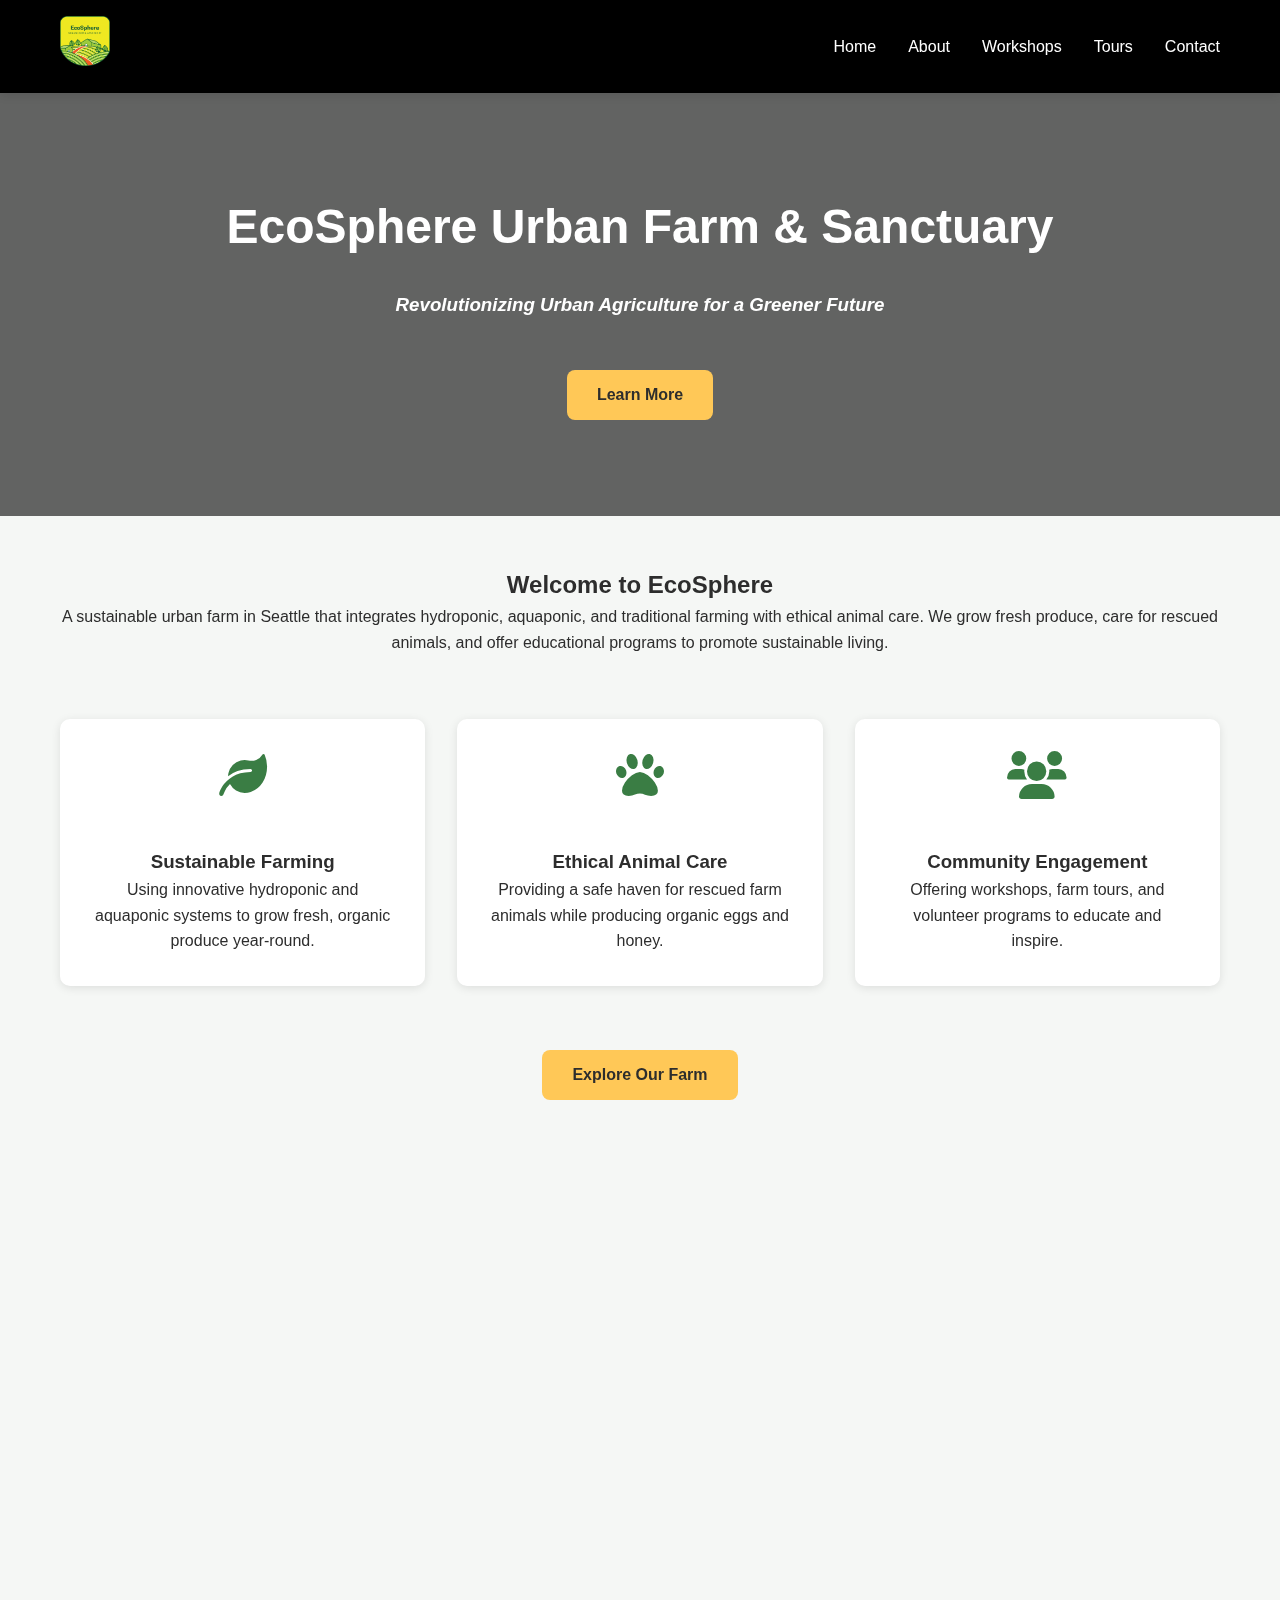
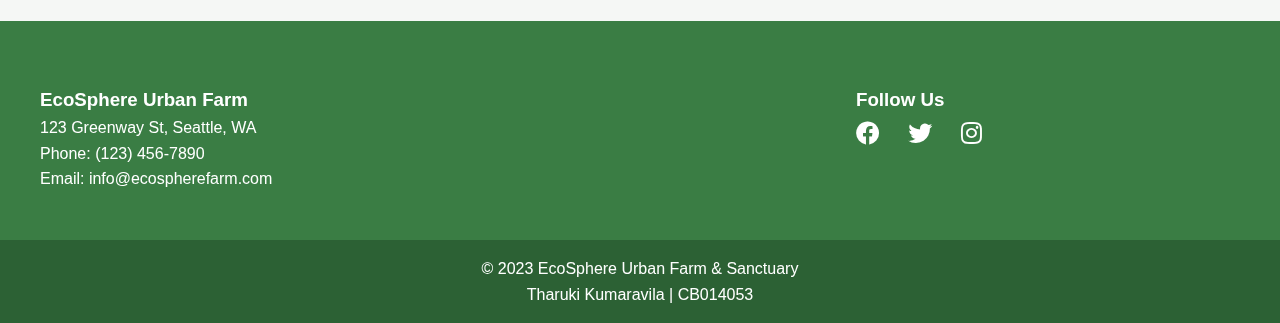
==== index.html @ 91dbb41b "ADD | Add files" ====
<!DOCTYPE html>
<html lang="en">
<head>
    <meta charset="UTF-8">
    <meta name="viewport" content="width=device-width, initial-scale=1.0">
    <meta name="description" content="EcoSphere Urban Farm & Sanctuary - Sustainable farming and ethical animal care in Seattle">
    <title>EcoSphere Urban Farm & Sanctuary - Home</title>
    <link rel="stylesheet" href="styles/styles.css">
    <link href="https://cdnjs.cloudflare.com/ajax/libs/font-awesome/6.0.0/css/all.min.css" rel="stylesheet">
</head>
<body>
    <header>
        <div class=" nav-container">
            <a href="index.html" class="logo"><img src="images/logo.png" alt="EcoSphere Logo" width="50" height="50"></a>
            <button class="menu-toggle" aria-label="Toggle menu">
                <i class="fas fa-bars"></i>
            </button>
            <nav>
                <ul>
                    <li><a href="index.html" class="active">Home</a></li>
                    <li><a href="about.html">About</a></li>
                    <li><a href="workshops.html">Workshops</a></li>
                    <li><a href="tours.html">Tours</a></li>
                    <li><a href="contact.html">Contact</a></li>
                </ul>
            </nav>
        </div>
    </header>

    <main>
        <section class="hero">    
            <div class="video-container">    
                <iframe src="https://www.youtube.com/embed/fTpezs4QT7M?autoplay=1&mute=1&loop=1&playlist=fTpezs4QT7M" 
                title="Hero banner" 
                frameborder="0" 
                allow="accelerometer; autoplay; clipboard-write; encrypted-media; gyroscope; picture-in-picture; web-share" 
                referrerpolicy="strict-origin-when-cross-origin" 
                allowfullscreen>
        </iframe>              
            </div> 
            <div class="overlay"></div>
            <div class="hero-content">
                <h1><strong>EcoSphere Urban Farm & Sanctuary</strong></h1>
                <h3><em>Revolutionizing Urban Agriculture for a Greener Future</em></h3>
                <div class="hero-btn"><a href="about.html" class="btn btn-primary">Learn More</a></div> 
            </div>
        </section>

        <section class="welcome_container">
            <div class="welcome">
                <h2>Welcome to EcoSphere</h2>
                <p>A sustainable urban farm in Seattle that integrates hydroponic, aquaponic, and traditional farming with ethical animal care. We grow fresh produce, care for rescued animals, and offer educational programs to promote sustainable living.</p>
            </div>

            <div class="features-grid">
                <div class="feature-card">
                    <i class="fas fa-leaf fa-3x"></i>
                    <h3>Sustainable Farming</h3>
                    <p>Using innovative hydroponic and aquaponic systems to grow fresh, organic produce year-round.</p>
                </div>
                <div class="feature-card">
                    <i class="fas fa-paw fa-3x"></i>
                    <h3>Ethical Animal Care</h3>
                    <p>Providing a safe haven for rescued farm animals while producing organic eggs and honey.</p>
                </div>
                <div class="feature-card">
                    <i class="fas fa-users fa-3x"></i>
                    <h3>Community Engagement</h3>
                    <p>Offering workshops, farm tours, and volunteer programs to educate and inspire.</p>
                </div>
            </div>

            <div class="cta-section">
                <a href="tours.html" class="btn btn-primary">Explore Our Farm</a>
            </div>
        </section>
        <section class="youtube-video">
            <div class="yt-video">
                <iframe width="640" height="360" src="https://www.youtube.com/embed/8KdohmkQSn8" title="Ecosphere Urban Farm &amp; Sanctuary - Introduction Video" frameborder="0" allow="accelerometer; autoplay; clipboard-write; encrypted-media; gyroscope; picture-in-picture; web-share" referrerpolicy="strict-origin-when-cross-origin" allowfullscreen></iframe>
            </div>
        </section>
    </main>
    <footer>
        <div class="container footer-content">
            <div class="footer-info">
                <h3>EcoSphere Urban Farm</h3>
                <p>123 Greenway St, Seattle, WA</p>
                <p>Phone: (123) 456-7890</p>
                <p>Email: info@ecospherefarm.com</p>
            </div>
            <div class="footer-social">
                <h3>Follow Us</h3>
                <a href="#"><i class="fab fa-facebook"></i></a>
                <a href="#"><i class="fab fa-twitter"></i></a>
                <a href="#"><i class="fab fa-instagram"></i></a>
            </div>
        </div>
        <div class="footer-bottom">
            <p>&copy; 2023 EcoSphere Urban Farm & Sanctuary</p> 
            <p>Tharuki Kumaravila | CB014053</p>
        </div>
    </footer>
    <script>
        // Mobile menu toggle
        document.querySelector('.menu-toggle').addEventListener('click', function() {
            document.querySelector('nav ul').classList.toggle('active');
        });
    </script>
</body>
</html>
---- styles/styles.css ----
/*Base Styles */
* {
  margin: 0;
  padding: 0;
  box-sizing: border-box; 
  font-family: 'Segoe UI', Tahoma, Geneva, Verdana, sans-serif;
}

:root {
  --primary-color: #3a7d44;
  --primary-dark: #2c6134;
  --accent-color: #ffc857;
  --text-color: #2d2d2d;
  --light-bg: #f5f7f5;
  --white: #ffffff;
  --max-width: 1200px;
}

body {
  line-height: 1.6;
  color: var(--text-color);
  background-color: var(--light-bg);
}

/* Layout */
.container {
  max-width: var(--max-width);
  margin: 0 auto;
  padding: 0px 20px;
}

.welcome_container {
  max-width: var(--max-width);
  margin: 0 auto;
  text-align: center;
  padding: 50px 20px;
}

.youtube-video {
  display: flex;
  justify-content: center;
  align-items: center;
  padding: 20px; 
}

.yt-video {
  max-width: 100%;
}

/* Header and Navigation */
header {
  background-color: black;
  padding: 1em 0;
  position: sticky;
  top: 0;
  z-index: 100;
  box-shadow: 0 2px 10px rgba(0,0,0,0.1);
}

.nav-container {  
  max-width: var(--max-width);
  margin: 0 auto;
  padding: 0px 20px;
  display: flex;
  justify-content: space-between;
  align-items: center;
}

.logo {
  color: var(--white);
  text-decoration: none;
  font-size: 1.5em;
  font-weight: bold;
}

nav ul {
  display: flex;
  list-style: none;
  gap: 2em;
}

nav a {
  color: var(--white);
  text-decoration: none;
  transition: color 0.3s;
  font-weight: 500;
}

nav a:hover {
  color: var(--accent-color);
}

/* Mobile Menu */
.menu-toggle {
  display: none;
  background: none;
  border: none;
  color: white;
  font-size: 1.5em;
  cursor: pointer;
}

/* Hero Section */

.video-container {
  position: absolute;
  top: 0;
  left: 0;
  width: 100%;
  height: 100%;
  overflow: hidden;
  z-index: -1;
}

.video-container iframe {
  position: absolute;
    top: 50%;
    left: 50%;
    width: 100vw;
    height: 56.25vw; 
    min-width: 100%;
    min-height: 100%;
    transform: translate(-50%, -50%);
    opacity: 1; 
    pointer-events: none;
}

.hero {
  position: relative;
  text-align: center;
  color: white;
  padding: 6em 0;
  overflow: hidden;
}

.overlay {
  position: absolute;
  top: 0;
  left: 0;
  width: 100%;
  height: 100%;
  background: rgba(0, 0, 0, 0.6); /* Black overlay with 50% opacity */
  z-index: -1;
}

.hero-content {
  position: relative;
  z-index: 1;
}


.hero h1 {
  font-size: 3em;
  border-color: #000;
  margin-bottom: 0.5em;
}

.hero p {
  font-size: 1.2em;
  margin-bottom: 2em;
}

.cta-section {
  text-align: center;
}


.mission-section,
.story-section,
.practices-section,
.learning-outcomes,
.tours-intro,
.farm-tours,
.workshops-intro,
.volunteer-opportunities{
  text-align: center;
  padding: 30px;
}

.animal-care-section{
  text-align: center;
}

.container h2{
  padding-top: 20px;
  font-size: 2em;
}

.mission-section,
.story-section,
.practices-section,
.animal-care-section,
.workshops-intro h2{  
  padding: 20px;
}

.workshops-schedule{
  text-align: center;
padding-top: 40px;
}


/* Tour Schedule Modern Styling */
.tour-schedule {
  background: var(--white);
  padding: 2em;
  border-radius: 10px;
  box-shadow: 0 4px 10px rgba(0, 0, 0, 0.1);
  text-align: center;
  margin-top: 2em;
}

.tour-schedule h3 {
  font-size: 1.8em;
  color: var(--primary-color);
  margin-bottom: 1em;
}

.tour-schedule ul {
  list-style: none; 
  padding: 0;
}

.tour-schedule li {
  font-size: 1.2em;
  margin-bottom: 0.5em;
  padding: 0.5em;
  background: var(--light-bg);
  border-radius: 5px;
  box-shadow: 0 2px 5px rgba(0, 0, 0, 0.05);
}

.tour-schedule .btn {
  display: inline-block;
  margin-top: 1.5em;
  background-color: var(--accent-color);
  color: var(--text-color);
  padding: 0.8em 2em;
  font-size: 1.1em;
  font-weight: bold;
  border-radius: 8px;
  text-decoration: none;
  transition: background 0.3s ease-in-out;
}

.tour-schedule .btn:hover {
  background-color: #e0b040;
  transform: translateY(-2px);
}


/* Tables */
.workshop-table {
  margin: 2rem 0;
  overflow-x: auto;
}

table {
  width: 100%;
  border-collapse: collapse;
  background: white;
  border-radius: 8px;
  overflow: hidden;
}

th, td {
  padding: 1rem;
  text-align: left;
  border-bottom: 1px solid #eee;
}

th {
  background-color: var(--primary-color);
  color: white;
}

/* Buttons */
.btn {
  display: inline-block;
  padding: 0.8em 2em;
  border-radius: 5px;
  text-decoration: none;
  transition: all 0.3s;
  font-weight: bold;
}

.hero-btn{
  padding-top: 50px;
}

.btn-primary {
  background-color: var(--accent-color);
  color: var(--text-color);
}

.btn-primary:hover {
  background-color: #e0b040;
  transform: translateY(-2px);
}

/* Features Grid */
.features-grid {
  display: grid;
  grid-template-columns: repeat(auto-fit, minmax(250px, 1fr));
  gap: 2em;
  padding: 4em 0;
}

.feature-card {
  background: white;
  padding: 2em;
  border-radius: 10px;
  box-shadow: 0 2px 10px rgba(0,0,0,0.1);
  text-align: center;
  transition: transform 0.3s, box-shadow 0.3s;
}

.feature-card:hover {
  transform: translateY(-5px);
  box-shadow: 0 4px 15px rgba(0,0,0,0.2);
}

.feature-card i {
  color: var(--primary-color);
  margin-bottom: 1em;
}

.contact-container {
  max-width: var(--max-width);
  margin: 0 auto;
  padding: 50px 20px;
}

.contact-grid {
  display: grid;
  grid-template-columns: 1fr 1fr;
  gap: 40px;
  margin-bottom: 40px;
}

.contact-info, .contact-form {
  background: var(--white);
  border-radius: 16px;
  padding: 40px;
  box-shadow: 0 4px 20px rgba(0,0,0,0.05);
}

.contact-info h2, .contact-form h2 {
  color: var(--primary-color);
  margin-bottom: 1.5em;
  font-size: 1.8em;
  position: relative;
}

.contact-info h2::after, .contact-form h2::after {
  content: '';
  position: absolute;
  left: 0;
  bottom: -10px;
  width: 60px;
  height: 3px;
  background-color: var(--accent-color);
  border-radius: 2px;
}

.contact-info p {
  display: flex;
  align-items: center;
  margin-bottom: 1.5em;
  font-size: 1.1em;
}

.contact-info i {
  color: var(--primary-color);
  font-size: 1.2em;
  margin-right: 15px;
  width: 24px;
}

.form-group {
  margin-bottom: 1.5em;
}

.form-group label {
  display: block;
  margin-bottom: 0.5em;
  color: var(--text-color); 
  font-weight: 500;
}

.form-group input,
.form-group textarea {
  width: 100%;
  padding: 0.8em;
  border: 2px solid #e1e1e1;
  border-radius: 8px;
  font-size: 1em;
  transition: border-color 0.3s;
}

.form-group input:focus,
.form-group textarea:focus {
    outline: none;
    border-color: var(--primary-color);
}

.form-group textarea {
  height: 150px;
  resize: vertical;
}

.form-group input:focus,
.form-group textarea:focus {
  outline: none;
  border-color: var(--primary-color);
}

.btn {
  background-color: var(--accent-color);
  color: var(--text-color);
  padding: 12px 30px;
  border: none;
  border-radius: 8px;
  font-size: 1em;
  font-weight: 600;
  cursor: pointer;
  transition: all 0.3s;
}

.btn:hover {
  background-color: #e0b040;
    transform: translateY(-2px);
}

#map {
    height: 400px;
    width: 100%;
    border-radius: 16px;
    margin-bottom: 40px;
    box-shadow: 0 4px 20px rgba(0,0,0,0.05);
}

/* Footer */
footer {
  background-color: var(--primary-color);
  color: var(--white);
  padding-top: 2rem;
  margin-top: 4rem;
}

.footer-content {
  display: grid;
  grid-template-columns: 2fr 1fr;
  gap: 3rem;
  padding: 2rem 0;
}

.footer-social a {
  color: var(--white);
  font-size: 1.5em;
  margin-right: 1em;
  transition: color 0.3s;
}

.footer-social a:hover {
  color: var(--accent-color);
}

.footer-bottom {
  background-color: var(--primary-dark);
  text-align: center;
  padding: 1rem;
  margin-top: 1rem;
}


@media (max-width: 768px) {
  .contact-grid {
      grid-template-columns: 1fr;
  }

  .menu-toggle {
      display: block;
      background: none;
      border: none;
      color: var(--white);
      font-size: 1.5em;
      cursor: pointer;
  }

  nav ul {
      display: none;
      position: absolute;
      top: 100%;
      left: 0;
      right: 0;
      background: var(--primary-color);
      flex-direction: column;
      padding: 1em;
      text-align: center;
  }

  nav ul.active {
      display: flex;
  }

  .features-grid {
    grid-template-columns: 1fr;
  }
}
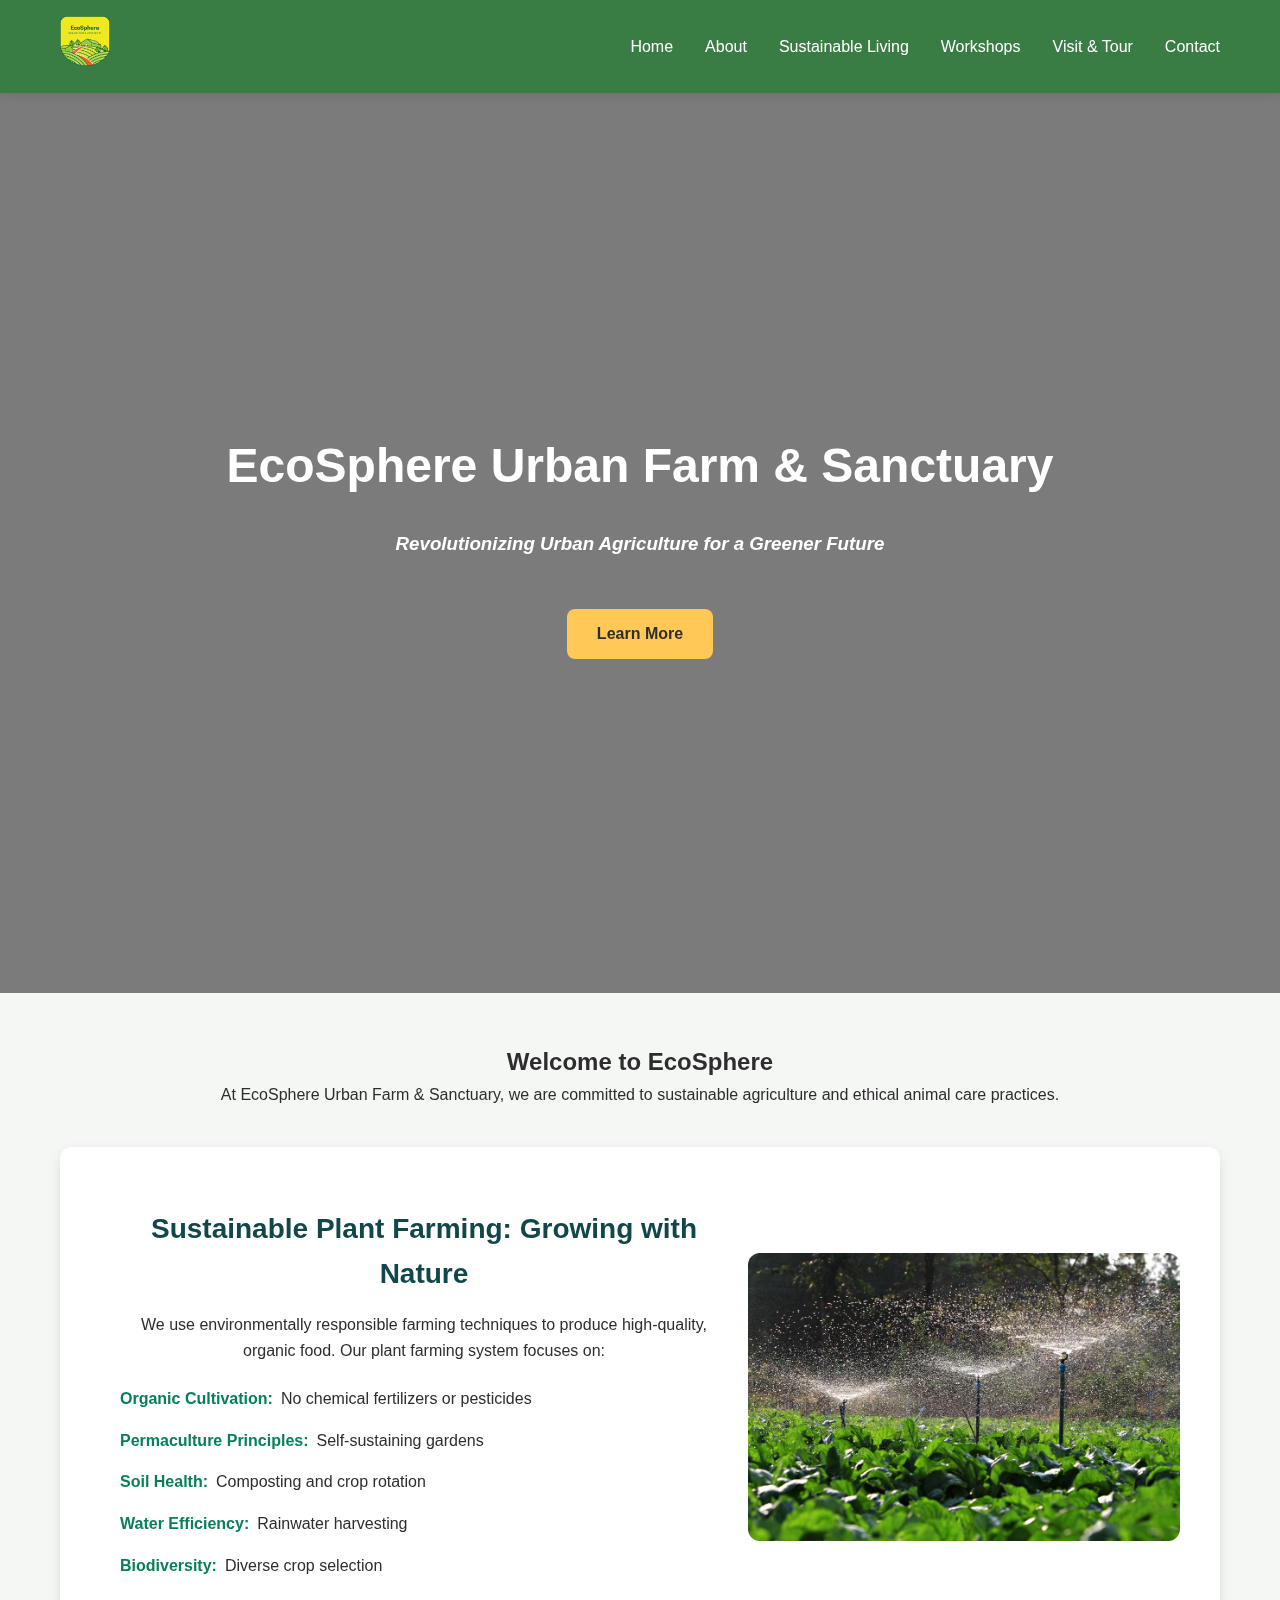
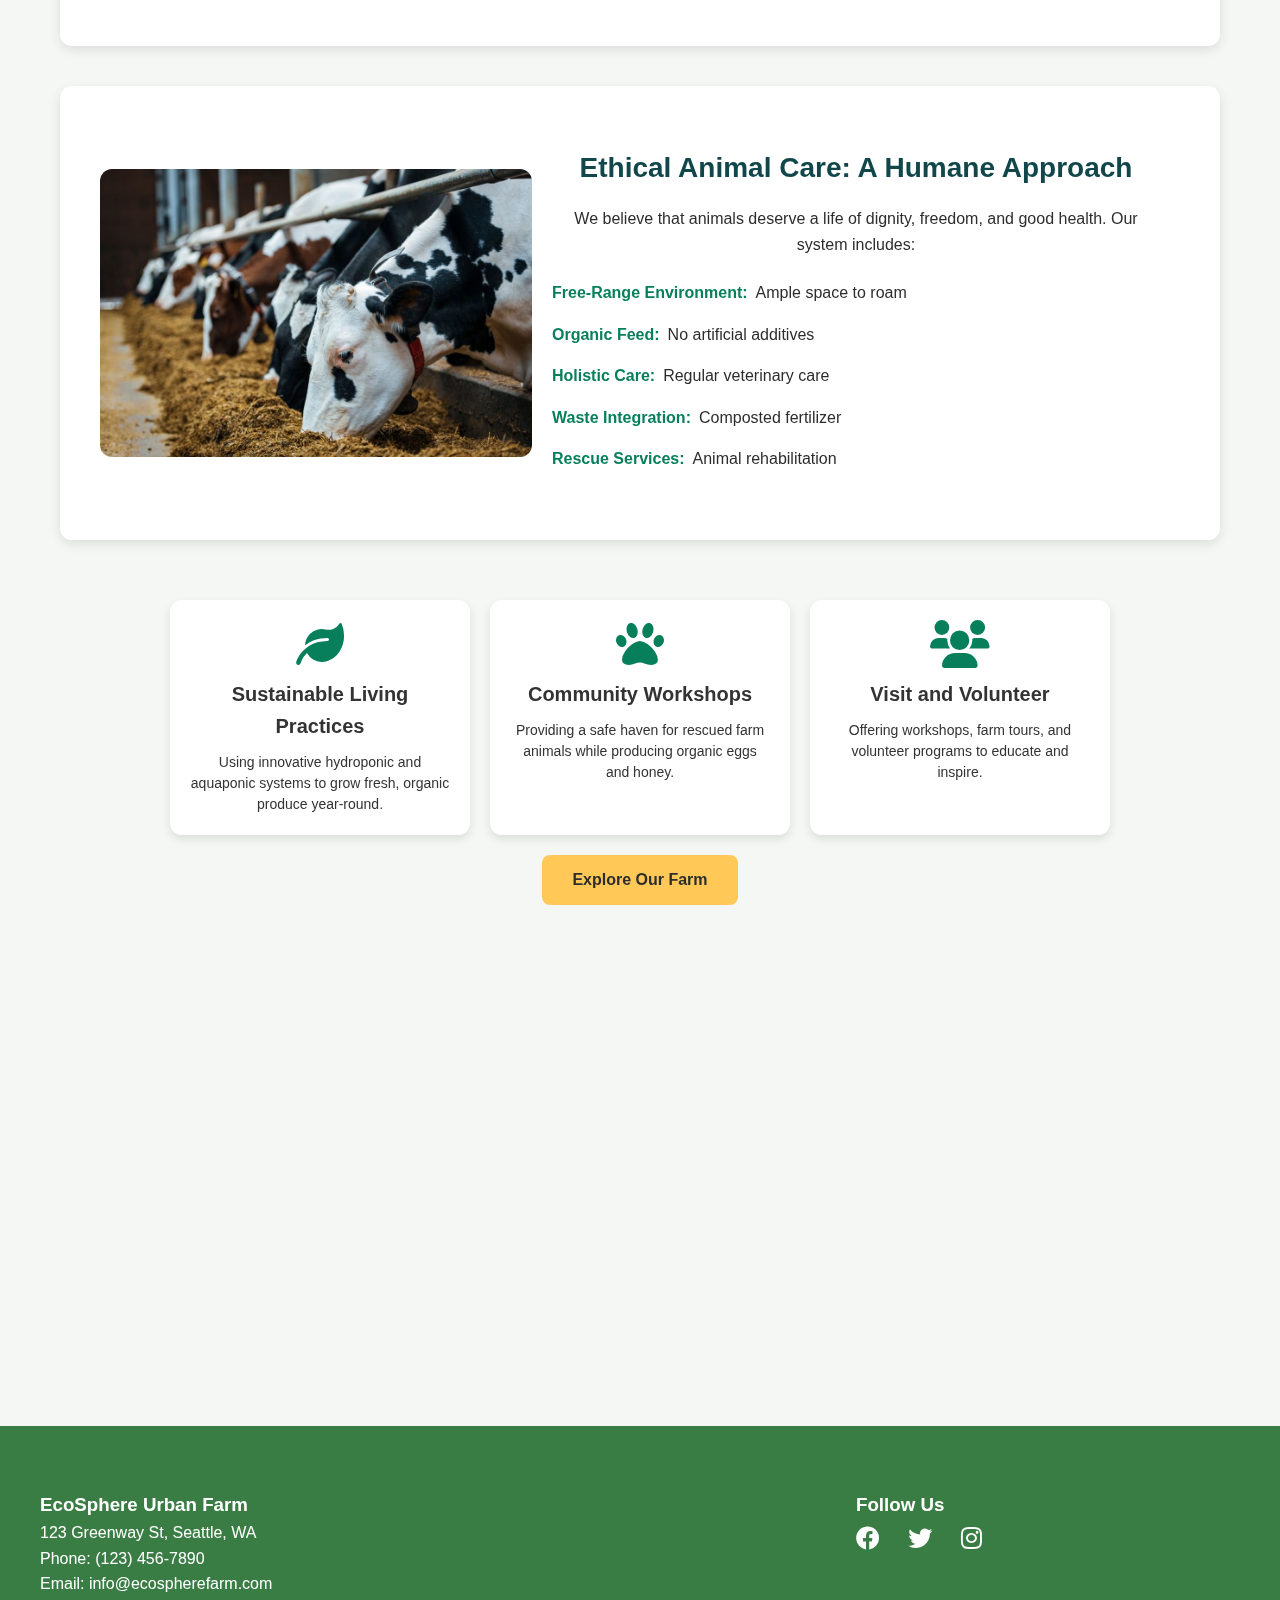
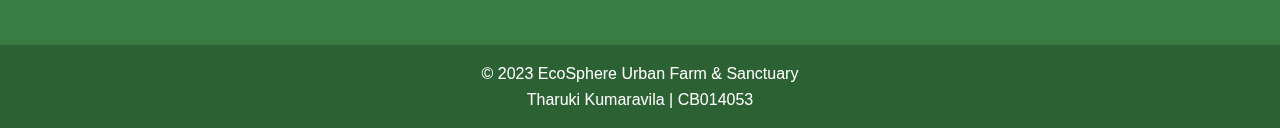
==== commit 1fb837a9: "CHG | Change the UIs" ====
--- a/index.html
+++ b/index.html
@@ -19,8 +19,9 @@
                 <ul>
                     <li><a href="index.html" class="active">Home</a></li>
                     <li><a href="about.html">About</a></li>
+                    <li><a href="living.html">Sustainable Living</a></li>
                     <li><a href="workshops.html">Workshops</a></li>
-                    <li><a href="tours.html">Tours</a></li>
+                    <li><a href="tours.html">Visit & Tour</a></li>
                     <li><a href="contact.html">Contact</a></li>
                 </ul>
             </nav>
@@ -46,28 +47,58 @@
             </div>
         </section>
 
-        <section class="welcome_container">
-            <div class="welcome">
-                <h2>Welcome to EcoSphere</h2>
-                <p>A sustainable urban farm in Seattle that integrates hydroponic, aquaponic, and traditional farming with ethical animal care. We grow fresh produce, care for rescued animals, and offer educational programs to promote sustainable living.</p>
-            </div>
-
+            <section class="welcome_container">
+                <div class="welcome">
+                    <h2>Welcome to EcoSphere</h2>
+                    <p>At EcoSphere Urban Farm & Sanctuary, we are committed to sustainable agriculture and ethical animal care practices.</p>
+                </div>
+    
+                <div class="section">
+                    <div class="section-content">
+                        <h2>Sustainable Plant Farming: Growing with Nature</h2>
+                        <p>We use environmentally responsible farming techniques to produce high-quality, organic food. Our plant farming system focuses on:</p>
+                        <ul class="custom-list">
+                            <li><strong>Organic Cultivation:</strong> No chemical fertilizers or pesticides</li>
+                            <li><strong>Permaculture Principles:</strong> Self-sustaining gardens</li>
+                            <li><strong>Soil Health:</strong> Composting and crop rotation</li>
+                            <li><strong>Water Efficiency:</strong> Rainwater harvesting</li>
+                            <li><strong>Biodiversity:</strong> Diverse crop selection</li>
+                        </ul>
+                    </div>
+                    <img src="images/IMG_1036.jpeg" alt="Urban Farm" class="section-img">
+                </div>
+    
+                <div class="section reverse">
+                    <div class="section-content">
+                        <h2>Ethical Animal Care: A Humane Approach</h2>
+                        <p>We believe that animals deserve a life of dignity, freedom, and good health. Our system includes:</p>
+                        <ul class="custom-list">
+                            <li><strong>Free-Range Environment:</strong> Ample space to roam</li>
+                            <li><strong>Organic Feed:</strong> No artificial additives</li>
+                            <li><strong>Holistic Care:</strong> Regular veterinary care</li>
+                            <li><strong>Waste Integration:</strong> Composted fertilizer</li>
+                            <li><strong>Rescue Services:</strong> Animal rehabilitation</li>
+                        </ul>
+                    </div>
+                    <img src="images/IMG_1051.jpeg" alt="Animal Care" class="section-img">
+                </div>
+      
             <div class="features-grid">
-                <div class="feature-card">
+                <a href="living.html" class="feature-card">
                     <i class="fas fa-leaf fa-3x"></i>
-                    <h3>Sustainable Farming</h3>
+                    <h3>Sustainable Living Practices</h3>
                     <p>Using innovative hydroponic and aquaponic systems to grow fresh, organic produce year-round.</p>
-                </div>
-                <div class="feature-card">
+                </a>
+                <a href="workshops.html" class="feature-card">
                     <i class="fas fa-paw fa-3x"></i>
-                    <h3>Ethical Animal Care</h3>
+                    <h3>Community Workshops</h3>
                     <p>Providing a safe haven for rescued farm animals while producing organic eggs and honey.</p>
-                </div>
-                <div class="feature-card">
+                </a>
+                <a href="tours.html" class="feature-card">
                     <i class="fas fa-users fa-3x"></i>
-                    <h3>Community Engagement</h3>
+                    <h3>Visit and Volunteer</h3>
                     <p>Offering workshops, farm tours, and volunteer programs to educate and inspire.</p>
-                </div>
+                </a>
             </div>
 
             <div class="cta-section">
--- a/styles/styles.css
+++ b/styles/styles.css
@@ -49,7 +49,7 @@
 
 /* Header and Navigation */
 header {
-  background-color: black;
+  background-color: var(--primary-color);
   padding: 1em 0;
   position: sticky;
   top: 0;
@@ -111,6 +111,23 @@
   overflow: hidden;
   z-index: -1;
 }
+
+.banner-container {
+  position: absolute;
+  top: 0;
+  left: 0;
+  width: 100%;
+  height: 100%;
+  overflow: hidden;
+  z-index: -1;
+}
+
+.banner-img {
+  width: 100vw;
+  height: 100vh;
+  object-fit: cover;
+}
+
 
 .video-container iframe {
   position: absolute;
@@ -127,10 +144,24 @@
 
 .hero {
   position: relative;
+  width: 100%;
+  height: 100vh;
+  display: flex;
+  align-items: center;
+  justify-content: center;
   text-align: center;
   color: white;
-  padding: 6em 0;
   overflow: hidden;
+}
+
+.hero-content {
+  max-width: 1200px;
+  padding: 20px;
+  text-align: center; 
+  display: flex;
+  flex-direction: column;
+  align-items: center;
+  justify-content: center;
 }
 
 .overlay {
@@ -139,7 +170,7 @@
   left: 0;
   width: 100%;
   height: 100%;
-  background: rgba(0, 0, 0, 0.6); /* Black overlay with 50% opacity */
+  background: rgba(0, 0, 0, 0.5); /* Black overlay with 50% opacity */
   z-index: -1;
 }
 
@@ -248,6 +279,86 @@
   transform: translateY(-2px);
 }
 
+/*Workshop section */
+
+.workshops-container {
+  max-width: 1200px;
+  margin: 0 auto;
+  padding: 2rem;
+}
+
+.workshop-card {
+  background: var(--white);
+  border-radius: 15px;
+  margin-bottom: 2rem;
+  overflow: hidden;
+  box-shadow: 0 4px 15px rgba(0,0,0,0.1);
+  transition: transform 0.3s ease;
+}
+
+.workshop-card:hover {
+  transform: translateY(-5px);
+}
+
+.workshop-header {
+  background: var(--primary-color);
+  color: var(--white);
+  padding: 1.5rem;
+  display: flex;
+  justify-content: space-between;
+  align-items: center;
+}
+
+.workshop-title {
+  font-size: 1.5rem;
+  margin: 0;
+}
+
+.workshop-price {
+  background: var(--accent-color);
+  padding: 0.5rem 1rem;
+  border-radius: 25px;
+  color: var(--text-color);
+  font-weight: bold;
+}
+
+.workshop-content {
+  padding: 1.5rem;
+}
+
+.workshop-details {
+  margin-bottom: 1rem;
+}
+
+.workshop-features {
+  list-style: none;
+  padding: 0;
+}
+
+.workshop-features li {
+  padding: 0.5rem 0;
+  padding-left: 1.5rem;
+  position: relative;
+}
+
+.workshop-features li:before {
+  content: "•";
+  color: var(--primary-color);
+  position: absolute;
+  left: 0;
+}
+
+.workshop-schedule {
+  background: var(--light-bg);
+  padding: 1rem;
+  border-radius: 8px;
+  margin-top: 1rem;
+}
+
+.regular-workshops h2{
+  text-align: center;
+  padding: 40px;
+}
 
 /* Tables */
 .workshop-table {
@@ -298,31 +409,54 @@
   transform: translateY(-2px);
 }
 
-/* Features Grid */
 .features-grid {
-  display: grid;
-  grid-template-columns: repeat(auto-fit, minmax(250px, 1fr));
-  gap: 2em;
-  padding: 4em 0;
+  display: flex;
+  gap: 20px;
+  justify-content: center;
+  flex-wrap: wrap;
+  padding: 20px;
 }
 
 .feature-card {
-  background: white;
-  padding: 2em;
-  border-radius: 10px;
-  box-shadow: 0 2px 10px rgba(0,0,0,0.1);
-  text-align: center;
-  transition: transform 0.3s, box-shadow 0.3s;
+  display: flex;
+  flex-direction: column;
+  align-items: center;
+  text-align: center;
+  width: 300px;
+  padding: 20px;
+  background: #fff;
+  border-radius: 12px;
+  box-shadow: 0 4px 10px rgba(0, 0, 0, 0.1);
+  text-decoration: none;
+  color: #333;
+  transition: transform 0.3s ease-in-out, box-shadow 0.3s ease-in-out;
 }
 
 .feature-card:hover {
   transform: translateY(-5px);
-  box-shadow: 0 4px 15px rgba(0,0,0,0.2);
+  box-shadow: 0 6px 16px rgba(0, 0, 0, 0.15);
 }
 
 .feature-card i {
-  color: var(--primary-color);
-  margin-bottom: 1em;
+  color: #087f5b;
+  margin-bottom: 10px;
+}
+
+.feature-card h3 {
+  font-size: 20px;
+  margin-bottom: 10px;
+}
+
+.feature-card p {
+  font-size: 14px;
+  line-height: 1.5;
+}
+
+/* Make sure links don't have default styles */
+.feature-card:hover, 
+.feature-card:focus {
+  text-decoration: none;
+  color: inherit;
 }
 
 .contact-container {
@@ -507,4 +641,232 @@
   .features-grid {
     grid-template-columns: 1fr;
   }
+}
+
+/* Sustainable Practices Section Styles */
+.sustainable-practices {
+  max-width: 1200px;
+  margin: 0 auto;
+  padding: 4rem 20px;
+}
+
+.practice-item {
+  display: flex;
+  align-items: center;
+  gap: 4rem;
+ 
+  padding: 2rem;
+}
+
+.practice-item.reverse {
+  flex-direction: row-reverse;
+}
+
+.practice-image {
+  flex: 1;
+  border-radius: 15px;
+  overflow: hidden;
+}
+
+.practice-image img {
+  width: 100%;
+  height: 400px;
+  object-fit: cover;
+  transition: transform 0.3s ease;
+}
+
+.practice-content {
+  flex: 1;
+  padding: 2rem;
+}
+
+.practice-content h2 {
+  color: #3a7d44;
+  font-size: 2rem;
+  margin-bottom: 2rem;
+  position: relative;
+}
+
+.practice-content h2::after {
+  content: '';
+  position: absolute;
+  left: 0;
+  bottom: -10px;
+  width: 60px;
+  height: 3px;
+  background: #f0a500;
+}
+
+/* New Styles for Lists */
+.practice-list {
+  list-style: none;
+  padding: 0;
+  margin: 0;
+}
+
+.practice-list li {
+  display: flex;
+  align-items: flex-start;
+  margin-bottom: 1.5rem;
+  padding: 1rem;
+  background: #f8f9fa;
+  border-radius: 10px;
+  transition: transform 0.3s ease;
+}
+
+.practice-list li:hover {
+  transform: translateY(-5px);
+  box-shadow: 0 5px 15px rgba(0,0,0,0.1);
+}
+
+.practice-list i {
+  color: #3a7d44;
+  font-size: 1.2rem;
+  margin-right: 1rem;
+  margin-top: 0.2rem;
+}
+
+.list-content {
+  flex: 1;
+}
+
+.list-content strong {
+  display: block;
+  color: #3a7d44;
+  margin-bottom: 0.5rem;
+  font-size: 1.1rem;
+}
+
+.list-content p {
+  color: #666;
+  line-height: 1.6;
+  margin: 0;
+}
+
+/* Responsive Design */
+@media (max-width: 992px) {
+  .practice-item,
+  .practice-item.reverse {
+      flex-direction: column;
+      gap: 2rem;
+  }
+
+  .practice-image img {
+      height: 300px;
+  }
+
+  .practice-content {
+      padding: 1rem;
+  }
+}
+
+@media (max-width: 768px) {
+  .practice-content h2 {
+      font-size: 1.75rem;
+  }
+
+  .practice-list li {
+      padding: 0.75rem;
+  }
+}
+
+@media (max-width: 480px) {
+  .practice-content {
+      padding: 0.5rem;
+  }
+  
+  .practice-list i {
+      font-size: 1rem;
+  }
+}
+
+/* Section Styling */
+.section {
+  display: flex;
+  align-items: center;
+  justify-content: space-between;
+  max-width: 1200px;
+  margin: 40px auto;
+  padding: 40px;
+  background: #ffffff;
+  border-radius: 12px;
+  box-shadow: 0 4px 12px rgba(0, 0, 0, 0.1);
+  overflow: hidden;
+  transition: transform 0.3s ease-in-out, box-shadow 0.3s ease-in-out;
+}
+
+.section:hover {
+  transform: translateY(-5px);
+  box-shadow: 0 6px 16px rgba(0, 0, 0, 0.15);
+}
+
+/* Reverse Layout */
+.section.reverse {
+  flex-direction: row-reverse;
+}
+
+/* Content Styling */
+.section-content {
+  flex: 1;
+  padding: 20px;
+}
+
+.section-content h2 {
+  font-size: 28px;
+  margin-bottom: 15px;
+  color: #11464A;
+}
+
+.section-content p {
+  font-size: 16px;
+  line-height: 1.6;
+  margin-bottom: 15px;
+}
+
+.custom-list {
+  list-style: none;
+  padding: 0;
+}
+
+.custom-list li {
+  font-size: 16px;
+  padding: 8px 0;
+  display: flex;
+  align-items: center;
+}
+
+.custom-list li strong {
+  color: #087f5b;
+  margin-right: 8px;
+}
+
+/* Image Styling */
+.section-img {
+  width: 40%;
+  max-width: 500px;
+  border-radius: 12px;
+  object-fit: cover;
+  transition: transform 0.3s ease-in-out;
+}
+
+.section:hover .section-img {
+  transform: scale(1.05);
+}
+
+/* Responsive Design */
+@media (max-width: 900px) {
+  .section {
+      flex-direction: column;
+      text-align: center;
+      padding: 20px;
+  }
+
+  .section.reverse {
+      flex-direction: column;
+  }
+
+  .section-img {
+      width: 100%;
+      margin-top: 20px;
+  }
 }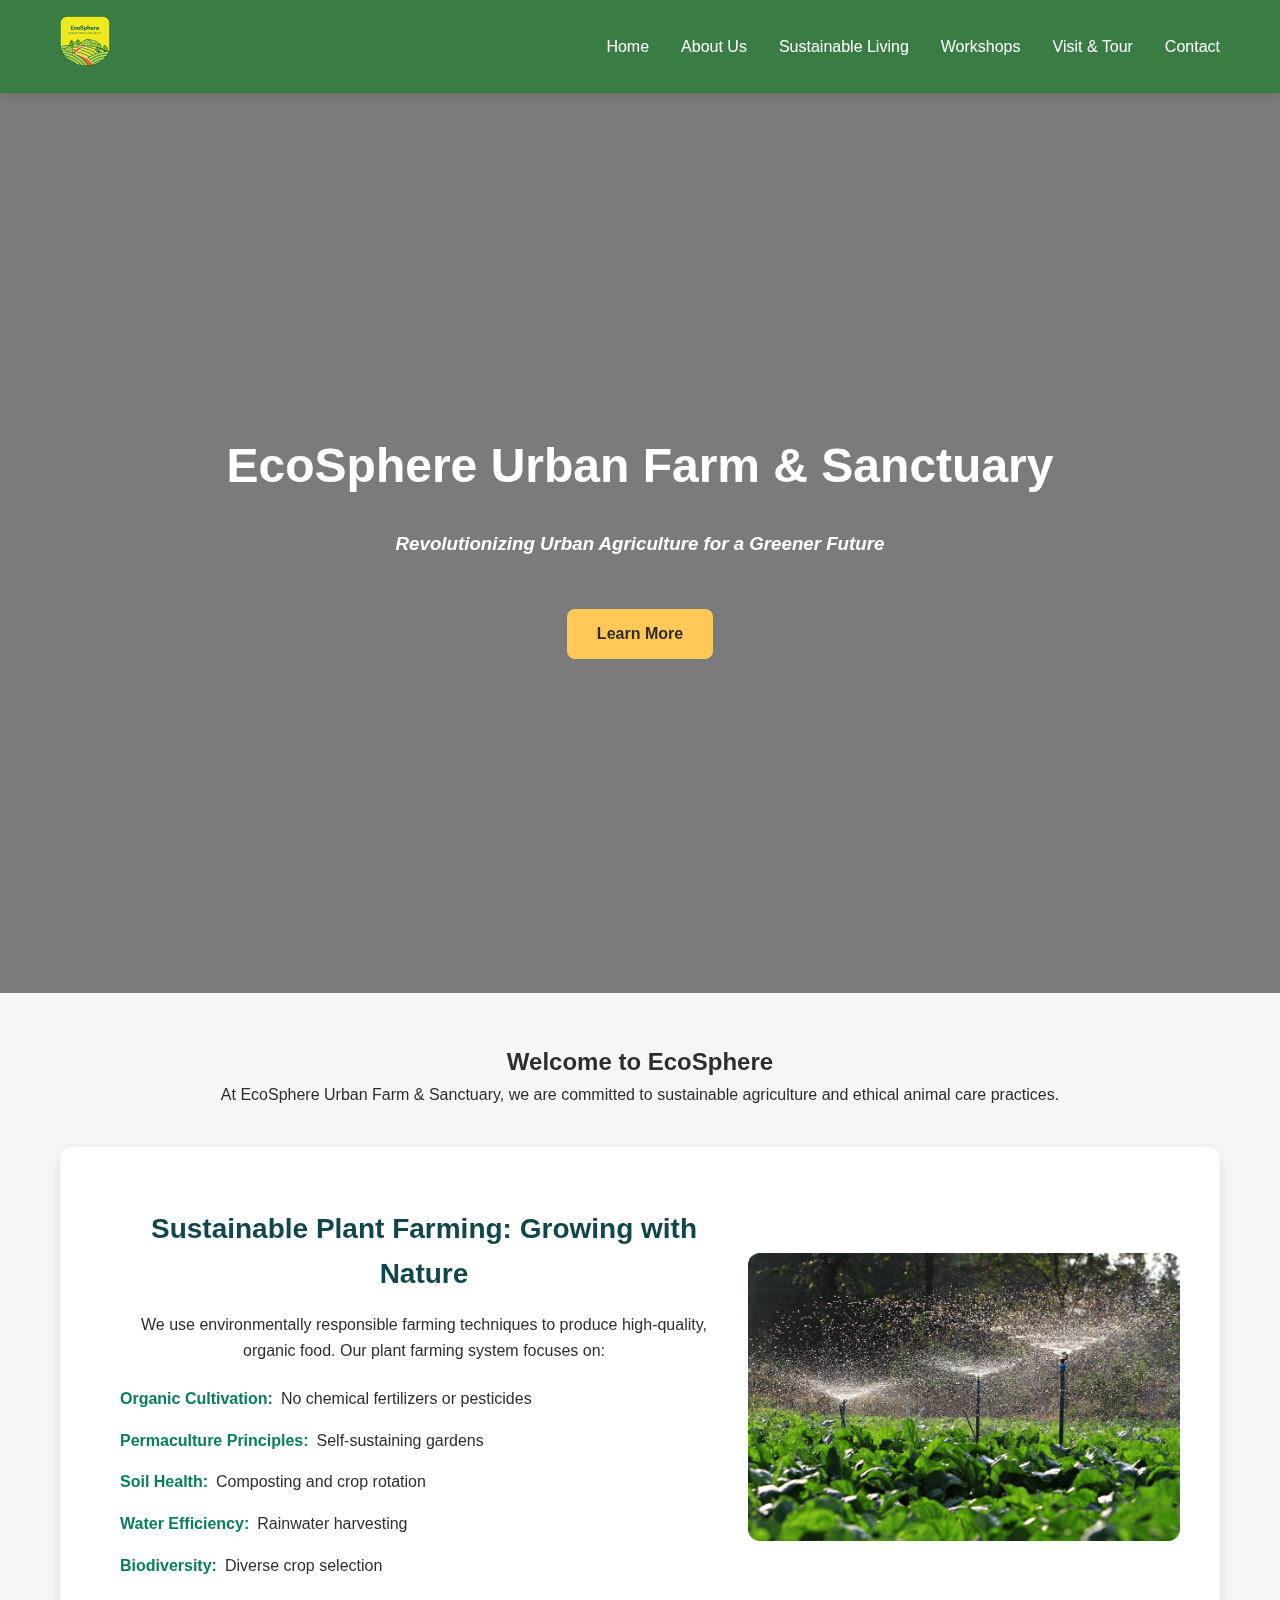
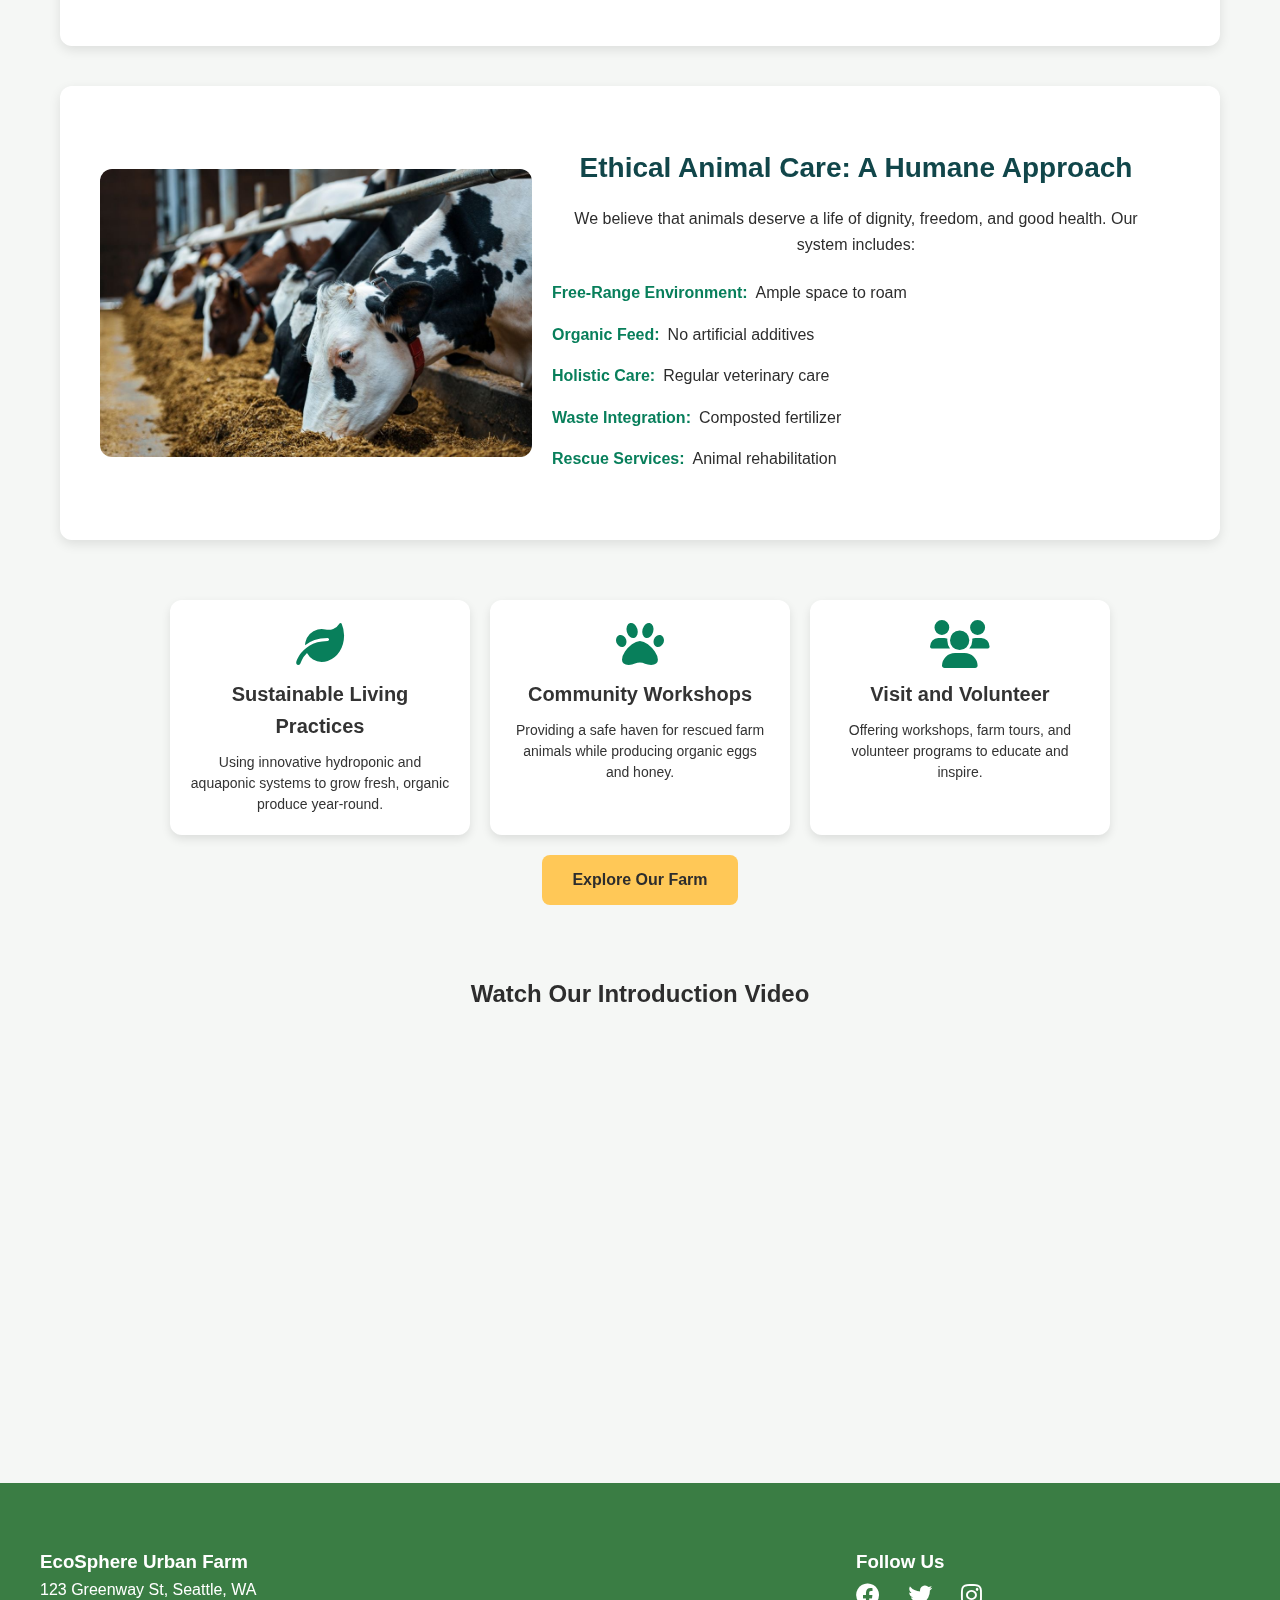
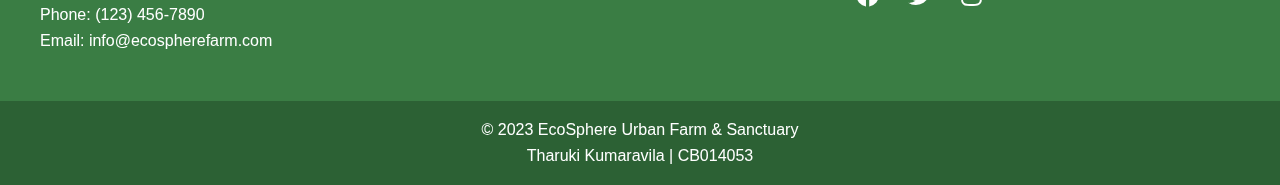
==== commit d9f14640: "FIX | Fix erros" ====
--- a/index.html
+++ b/index.html
@@ -18,7 +18,7 @@
             <nav>
                 <ul>
                     <li><a href="index.html" class="active">Home</a></li>
-                    <li><a href="about.html">About</a></li>
+                    <li><a href="about.html">About Us</a></li>
                     <li><a href="living.html">Sustainable Living</a></li>
                     <li><a href="workshops.html">Workshops</a></li>
                     <li><a href="tours.html">Visit & Tour</a></li>
@@ -31,13 +31,14 @@
     <main>
         <section class="hero">    
             <div class="video-container">    
-                <iframe src="https://www.youtube.com/embed/fTpezs4QT7M?autoplay=1&mute=1&loop=1&playlist=fTpezs4QT7M" 
-                title="Hero banner" 
-                frameborder="0" 
-                allow="accelerometer; autoplay; clipboard-write; encrypted-media; gyroscope; picture-in-picture; web-share" 
-                referrerpolicy="strict-origin-when-cross-origin" 
-                allowfullscreen>
-        </iframe>              
+                <iframe 
+    src="https://www.youtube.com/embed/fTpezs4QT7M?autoplay=1&mute=1&loop=1&playlist=fTpezs4QT7M" 
+    title="Hero banner" 
+    allow="accelerometer; autoplay; clipboard-write; encrypted-media; gyroscope; picture-in-picture; web-share" 
+    referrerpolicy="strict-origin-when-cross-origin" 
+    allowfullscreen>
+</iframe>
+       
             </div> 
             <div class="overlay"></div>
             <div class="hero-content">
@@ -106,8 +107,17 @@
             </div>
         </section>
         <section class="youtube-video">
-            <div class="yt-video">
-                <iframe width="640" height="360" src="https://www.youtube.com/embed/8KdohmkQSn8" title="Ecosphere Urban Farm &amp; Sanctuary - Introduction Video" frameborder="0" allow="accelerometer; autoplay; clipboard-write; encrypted-media; gyroscope; picture-in-picture; web-share" referrerpolicy="strict-origin-when-cross-origin" allowfullscreen></iframe>
+            <h2>Watch Our Introduction Video</h2>
+            <br><div class="yt-video">
+                <iframe 
+                width="640" height="360" 
+                src="https://www.youtube.com/embed/8KdohmkQSn8" 
+                title="Ecosphere Urban Farm & Sanctuary - Introduction Video" 
+                allow="accelerometer; autoplay; clipboard-write; encrypted-media; gyroscope; picture-in-picture; web-share" 
+                referrerpolicy="strict-origin-when-cross-origin" 
+                allowfullscreen>
+            </iframe>
+            
             </div>
         </section>
     </main>
--- a/styles/styles.css
+++ b/styles/styles.css
@@ -38,13 +38,18 @@
 
 .youtube-video {
   display: flex;
+  flex-direction: column; 
   justify-content: center;
   align-items: center;
-  padding: 20px; 
+  text-align: center; 
+  padding: 20px;
 }
 
 .yt-video {
-  max-width: 100%;
+  display: flex;
+  justify-content: center;
+  align-items: center;
+  width: 100%;
 }
 
 /* Header and Navigation */
@@ -142,6 +147,11 @@
     pointer-events: none;
 }
 
+iframe {
+  border: none;
+}
+
+
 .hero {
   position: relative;
   width: 100%;
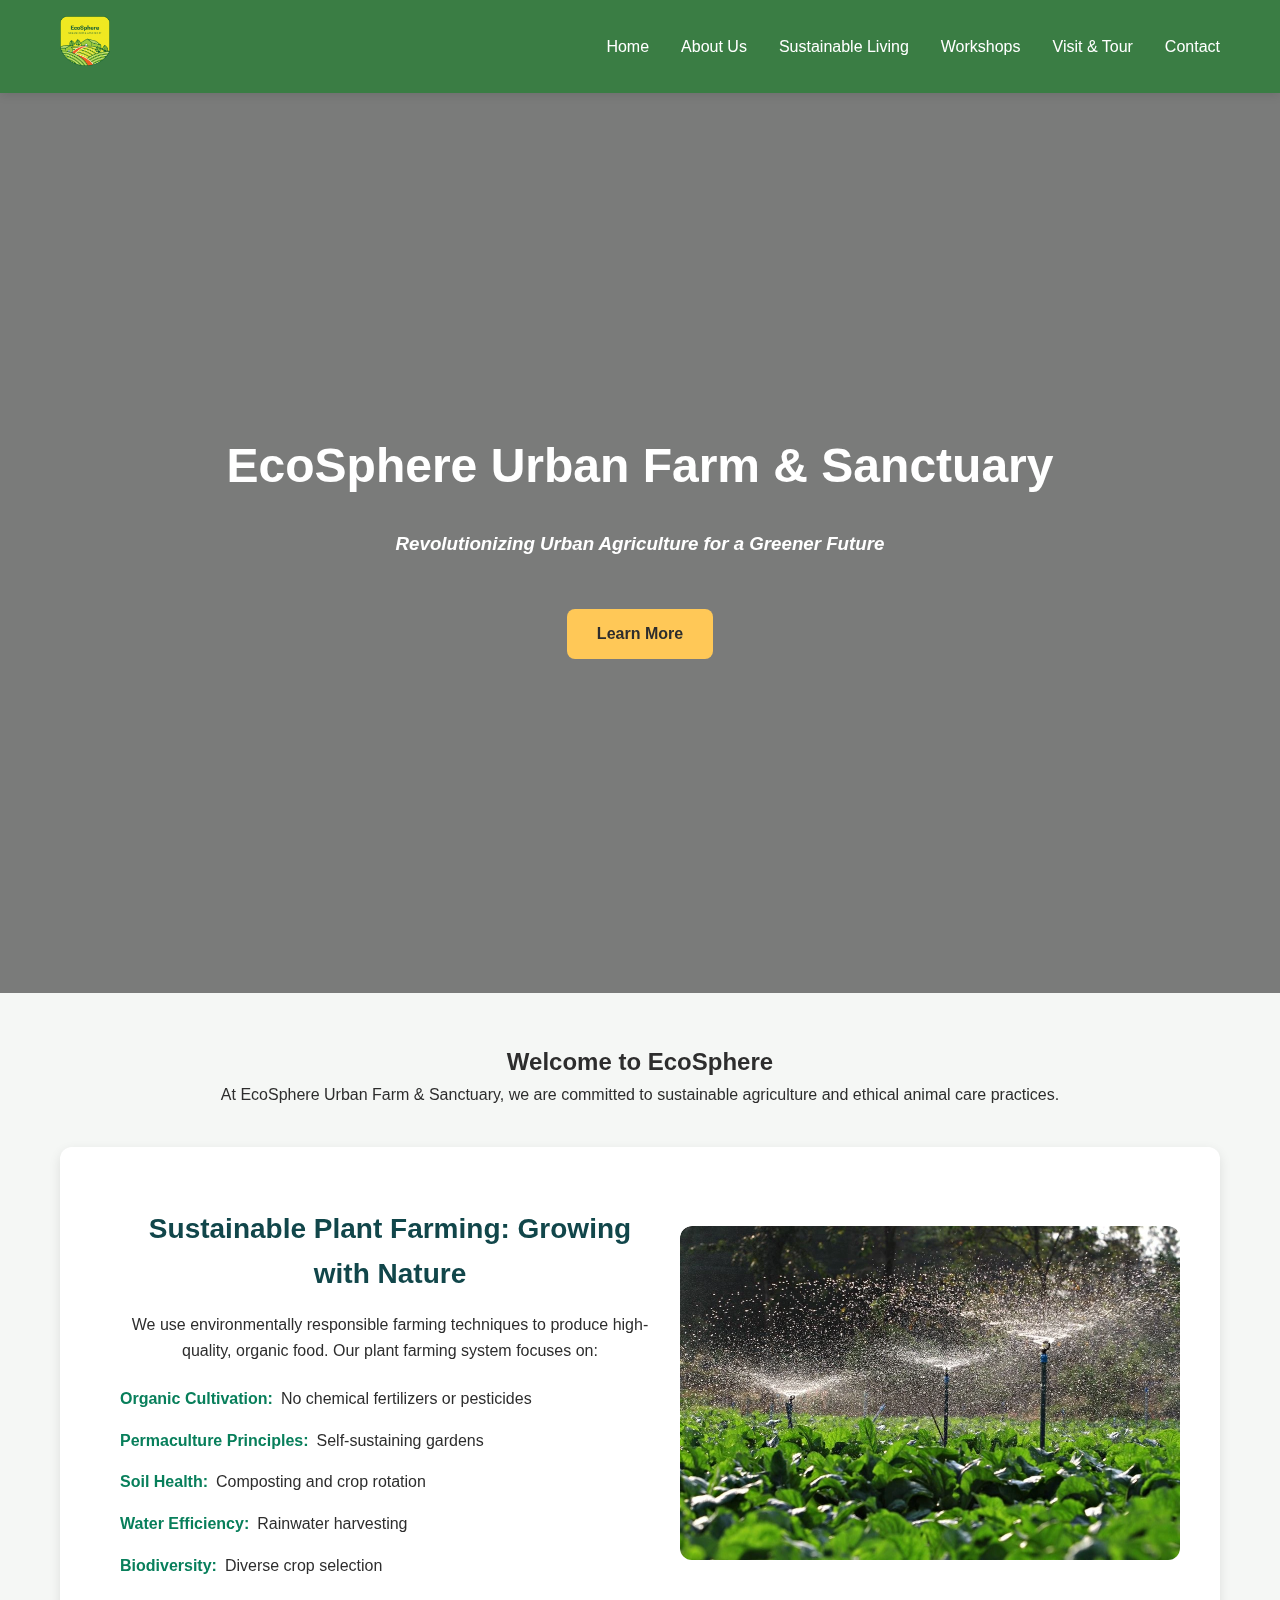
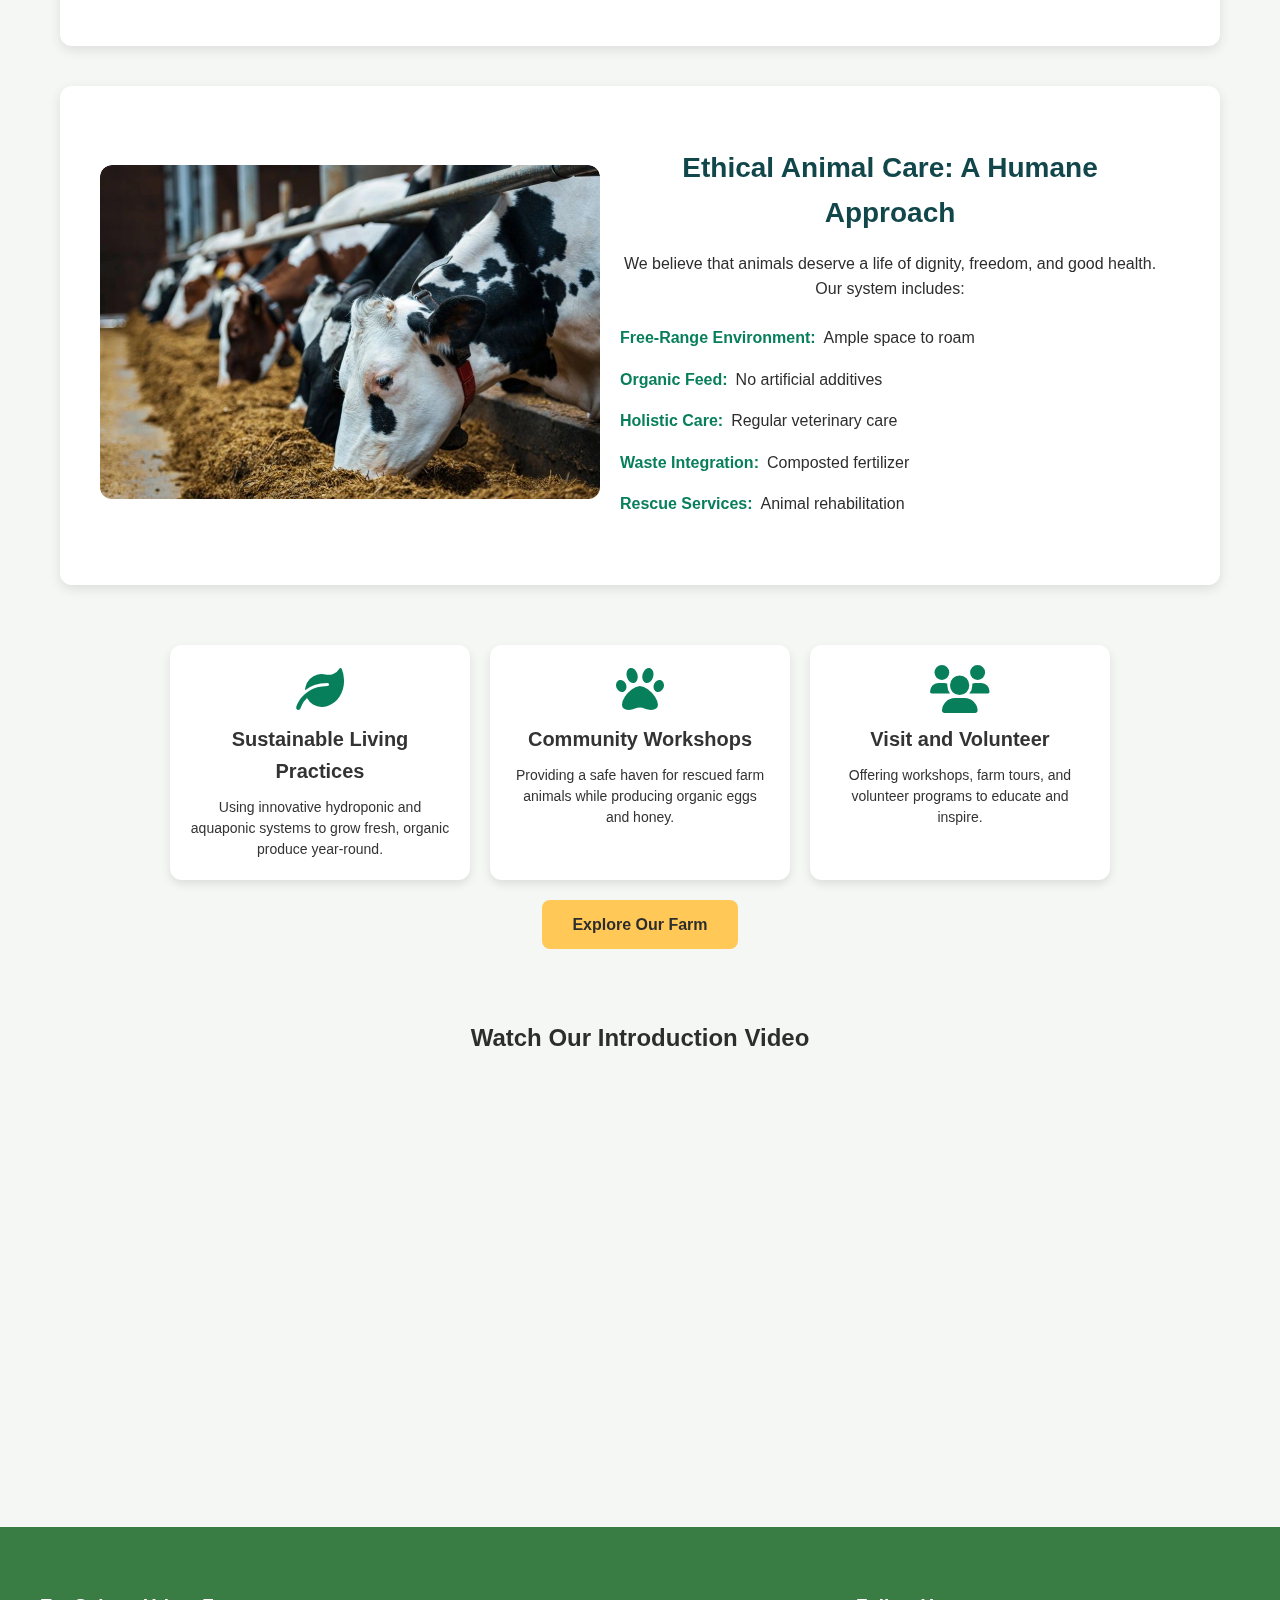
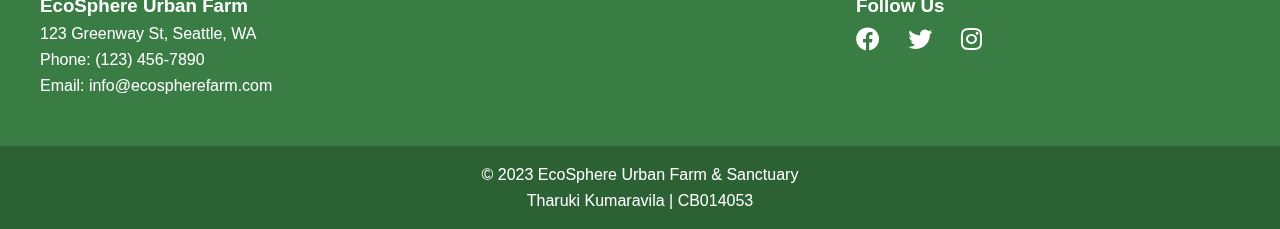
==== commit 8699ebaf: "CHG | Update image files and add json file" ====
--- a/index.html
+++ b/index.html
@@ -66,7 +66,11 @@
                             <li><strong>Biodiversity:</strong> Diverse crop selection</li>
                         </ul>
                     </div>
-                    <img src="images/IMG_1036.jpeg" alt="Urban Farm" class="section-img">
+                    <picture class="section-img">
+                        <source srcset="images/IMG_1036.webp" type="image/webp">
+                        <img src="images/IMG_1036.jpeg" alt="Urban Farm">
+                    </picture>
+                   
                 </div>
     
                 <div class="section reverse">
@@ -80,8 +84,12 @@
                             <li><strong>Waste Integration:</strong> Composted fertilizer</li>
                             <li><strong>Rescue Services:</strong> Animal rehabilitation</li>
                         </ul>
-                    </div>
-                    <img src="images/IMG_1051.jpeg" alt="Animal Care" class="section-img">
+                    </div>    
+                    <picture class="section-img">
+                        <source srcset="images/IMG_1051.webp" type="image/webp">
+                        <img src="images/IMG_1051.jpeg" alt="Animal Care">
+                    </picture>
+                   
                 </div>
       
             <div class="features-grid">
--- a/styles/styles.css
+++ b/styles/styles.css
@@ -127,9 +127,9 @@
   z-index: -1;
 }
 
-.banner-img {
-  width: 100vw;
-  height: 100vh;
+.banner-container img {
+  width: 100%;
+  height: 100%;
   object-fit: cover;
 }
 
@@ -205,6 +205,7 @@
   text-align: center;
 }
 
+/* commom sections */
 
 .mission-section,
 .story-section,
@@ -419,6 +420,8 @@
   transform: translateY(-2px);
 }
 
+/* Features section */
+
 .features-grid {
   display: flex;
   gap: 20px;
@@ -462,12 +465,13 @@
   line-height: 1.5;
 }
 
-/* Make sure links don't have default styles */
 .feature-card:hover, 
 .feature-card:focus {
   text-decoration: none;
   color: inherit;
 }
+
+/* Contact section */
 
 .contact-container {
   max-width: var(--max-width);
@@ -520,6 +524,8 @@
   margin-right: 15px;
   width: 24px;
 }
+
+/* form section */
 
 .form-group {
   margin-bottom: 1.5em;
@@ -576,6 +582,8 @@
     transform: translateY(-2px);
 }
 
+/* Map */
+
 #map {
     height: 400px;
     width: 100%;
@@ -852,16 +860,25 @@
 
 /* Image Styling */
 .section-img {
-  width: 40%;
+  display: block;
+  width: 100%;
   max-width: 500px;
+  border-radius: 12px;
+  overflow: hidden;
+}
+
+.section-img img {
+  width: 100%;
   border-radius: 12px;
   object-fit: cover;
   transition: transform 0.3s ease-in-out;
 }
 
-.section:hover .section-img {
+.section-img:hover img {
   transform: scale(1.05);
 }
+
+
 
 /* Responsive Design */
 @media (max-width: 900px) {
